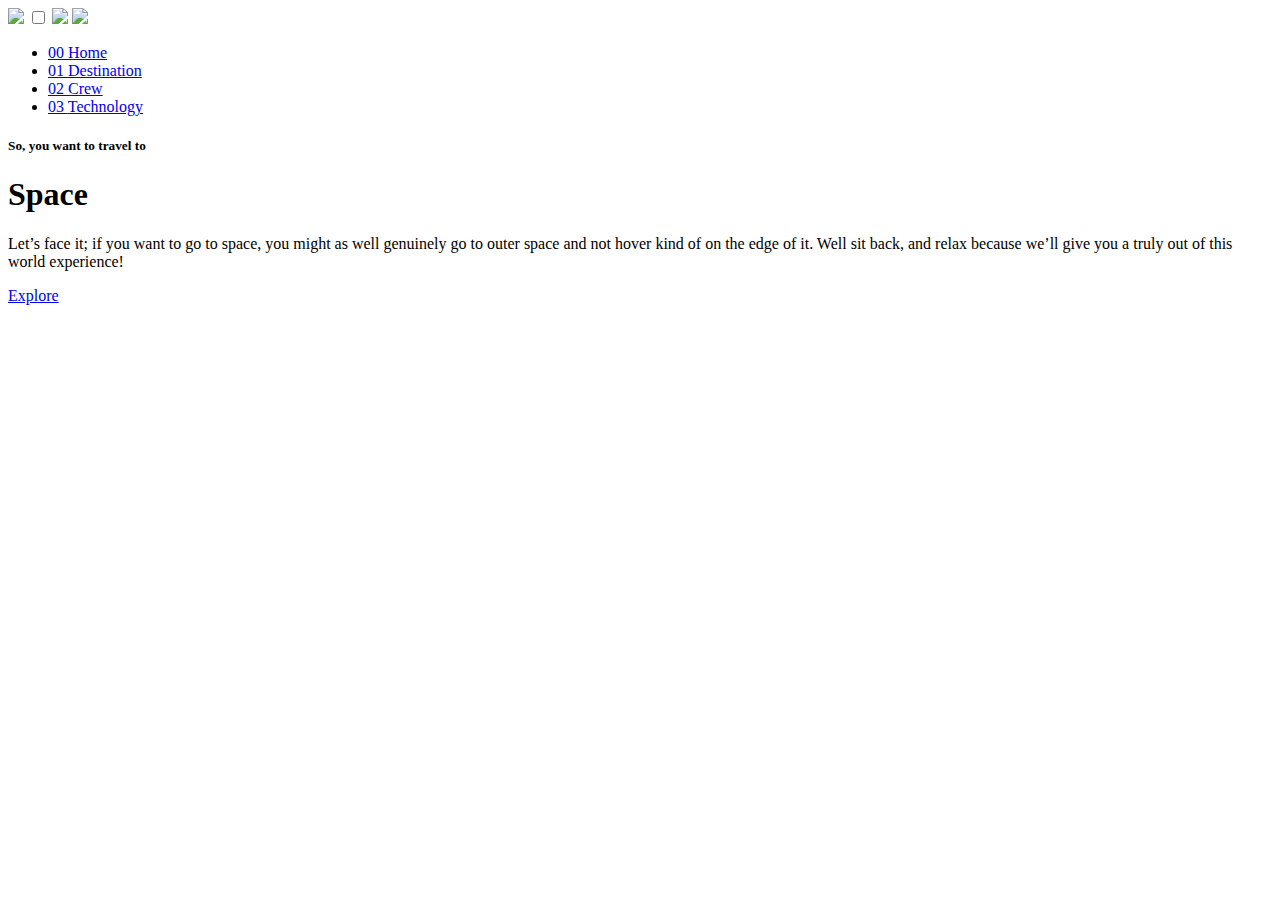
==== index.html @ 68744528 "Add files via upload" ====
<!DOCTYPE html>
<html lang="en">

<head>
  <meta charset="UTF-8">
  <meta name="viewport" content="width=device-width, initial-scale=1.0">

  <link rel="icon" type="image/png" sizes="32x32" href="./assets/favicon-32x32.png">

  <!-- STYLESHEET -->
  <link rel="stylesheet" href="style/style.css">

  <!-- FONTS -->
  <link rel="preconnect" href="https://fonts.googleapis.com">
  <link rel="preconnect" href="https://fonts.gstatic.com" crossorigin>
  <link href="https://fonts.googleapis.com/css2?family=Barlow+Condensed&family=Bellefair&display=swap" rel="stylesheet">

  <title>Frontend Mentor | Space tourism website</title>
</head>

<body>

  <!-- NAVIGATION / HEADER-->
  <header>
    <img src="assets/shared/logo.svg" class="logo">
    <input type="checkbox" class="nav-toggle" id="nav-toggle">
    <label for="nav-toggle" class="nav-toggle-label">
      <img src="assets/shared/icon-hamburger.svg" class="hamburger">
      <img src="assets/shared/icon-close.svg" class="close">
    </label>
    <nav>
      <ul>
        <li aria-current="active-page"><a href="index.html"><span class="nav-bold">00 </span>Home</a></li>
        <li><a href="destination.html"><span class="nav-bold">01 </span>Destination</a></li>
        <li><a href="crew.html"><span class="nav-bold">02 </span>Crew</a></li>
        <li><a href="technology.html"><span class="nav-bold">03 </span>Technology</a></li>
      </ul>
    </nav>
  </header>


  <!-- MAIN BODY -->
  <div class="main-body">

    <div class="header-line"></div>

    <!-- LEFT CONTENT -->
    <div class="left-content">
      <h5 class="heading-5">So, you want to travel to</h5>
      <h1 class="heading-1">Space</h1>
      <p class="body-text">
        Let’s face it; if you want to go to space, you might as well genuinely go to
        outer space and not hover kind of on the edge of it. Well sit back, and relax
        because we’ll give you a truly out of this world experience!
      </p>
    </div>





    <!-- RIGHT CONTENT -->
    <div class="right-content">
      <a href="destination.html">
        <div class="explore">
          <span class="explore-button">Explore</span>
        </div>
      </a>
    </div>




  </div>
</body>

</html>
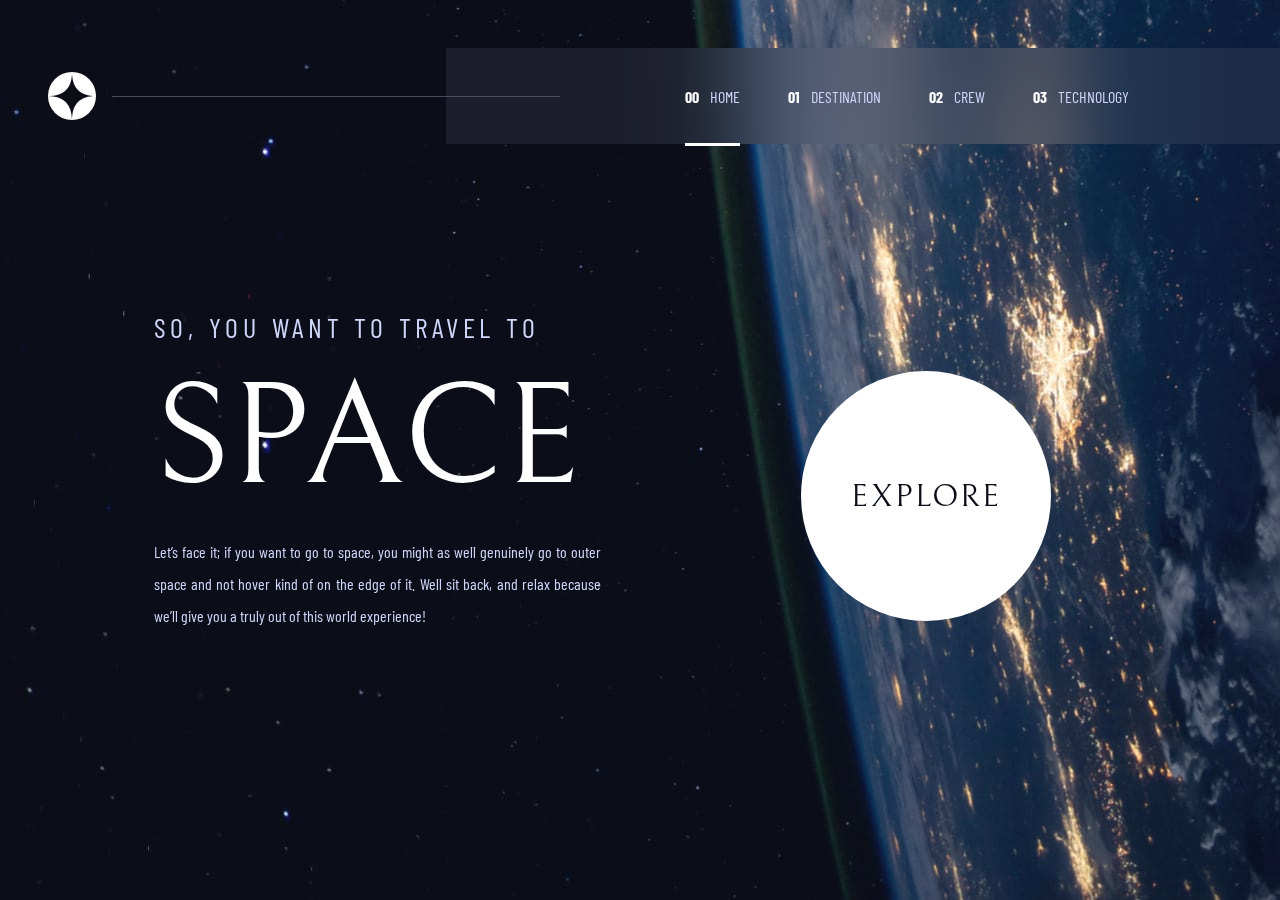
==== commit c17d5b8c: "Update index.html" ====
--- a/index.html
+++ b/index.html
@@ -3,7 +3,7 @@
 
 <head>
   <meta charset="UTF-8">
-  <meta name="viewport" content="width=device-width, initial-scale=1.0">
+  <meta name="viewport" content="width=device-width, initial-scale=1, viewport-fit=cover">
 
   <link rel="icon" type="image/png" sizes="32x32" href="./assets/favicon-32x32.png">
 
@@ -37,12 +37,11 @@
       </ul>
     </nav>
   </header>
-
+<hr class="header-line">
 
   <!-- MAIN BODY -->
   <div class="main-body">
 
-    <div class="header-line"></div>
 
     <!-- LEFT CONTENT -->
     <div class="left-content">
--- a/style/style.css
+++ b/style/style.css
@@ -0,0 +1,420 @@
+:root {
+  --dark_blue: #0B0D17;
+  --light_blue: #D0D6F9;
+  --white: #FFFFFF;
+}
+
+
+body {
+  font-family: 'Barlow Condensed', sans-serif;
+  font-size: 16px;
+  background-color: var(--dark_blue);
+  color: var(--white);
+  margin: 0;
+  background-color: var(--dark_blue);
+  background: url('../assets/home/background-home-desktop.jpg') no-repeat center center fixed;
+  background-size: cover;
+}
+
+a {
+  color: grey;
+  text-decoration: none;
+}
+
+a:hover {
+  color: var(--white);
+}
+
+li[aria-current="active-page"] {
+  position: relative;
+}
+
+li[aria-current="active-page"]::after {
+  content: "";
+  display: block;
+  height: 3px;
+  background: var(--white);
+  position: absolute;
+  bottom: -40px;
+  left: 0;
+  right: 0;
+}
+
+.body-text {
+  line-height: 2;
+  color: var(--light_blue);
+}
+
+/* HEADINGS */
+.heading-1 {
+  font-family: 'Bellefair', serif;
+  font-size: calc(16px + 10vw);
+  text-transform: uppercase;
+  font-weight: normal;
+  color: var(--white);
+  line-height: 2rem;
+  margin: 5rem 0;
+  display: block;
+}
+
+.heading-2 {
+  font-family: 'Bellefair', serif;
+  font-size: 100px;
+  text-transform: uppercase;
+  font-weight: normal;
+  color: var(--white);
+  margin: 0;
+  padding: 0;
+}
+
+.heading-3 {
+  font-family: 'Bellefair', serif;
+  font-size: 56px;
+  text-transform: uppercase;
+  font-weight: normal;
+  color: var(--white);
+  margin: 0.5em 0;
+  padding: 0;
+}
+
+.heading-4 {
+  font-family: 'Bellefair', serif;
+  font-size: 32px;
+  text-transform: uppercase;
+  color: var(--white);
+  margin: 0.5em 0;
+  padding: 0;
+}
+
+.heading-5 {
+  color: var(--light_blue);
+  font-size: 28px;
+  letter-spacing: 4.75px;
+  text-transform: uppercase;
+  font-weight: normal;
+  margin: 0.5em 0;
+  padding: 0;
+}
+
+.subheading-1 {
+  font-family: 'Bellefair', serif;
+  font-size: 28px;
+  text-transform: uppercase;
+}
+
+.subheading-2 {
+  font-family: 'Barlow Condensed', sans-serif;
+  font-size: 14px;
+  text-transform: uppercase;
+  letter-spacing: 2.7;
+  color: var(--light_blue);
+}
+
+/* NAVIGATION */
+header {
+  display: grid;
+  grid-template-columns: auto;
+  margin-top: 3em;
+}
+
+.logo {
+  margin: auto 3em;
+}
+
+nav {
+  height: 6em;
+  background-color: rgba(100, 100, 120, .2);
+  -webkit-backdrop-filter: blur(40px);
+  backdrop-filter: blur(40px);
+  grid-column: 3 / span 2;
+  display: flex;
+  justify-content: center;
+  align-items: center;
+}
+
+nav ul {
+  display: flex;
+  list-style: none;
+}
+
+nav li {
+  margin-left: 3em;
+}
+
+nav a {
+  color: var(--light_blue);
+  text-decoration: none;
+  text-transform: uppercase;
+  position: relative;
+}
+
+nav a:hover {
+  color: var(--light_blue);
+  text-decoration: none;
+  text-transform: uppercase;
+}
+
+nav a::before {
+  content: '';
+  display: block;
+  height: 3px;
+  background: grey;
+  position: absolute;
+  bottom: -40px;
+  left: 0;
+  right: 0;
+  transform: scale(0, 1);
+  transform-origin: left;
+  transition: transform ease-in-out 250ms;
+}
+
+nav a:hover::before {
+  transform: scale(1, 1);
+}
+
+.nav-bold {
+  font-weight: bold;
+  color: var(--white);
+  margin-right: 0.5rem;
+}
+
+.nav-toggle, .hamburger {
+  display: none;
+}
+
+.close {
+  z-index: 999;
+  display: none;
+}
+
+/* MAINBODY */
+.main-body {
+  display: grid;
+  height: fit-content;
+  grid-template-columns: 1fr 1fr;
+  grid-template-rows: 1fr 2fr;
+  margin: 0 12%;
+  grid-column-gap: 8%;
+  position: absolute;
+  top: 6em;
+  justify-items: end;
+}
+
+.header-line {
+  background-color: rgba(100, 100, 120, .7);
+  height: 1px;
+  width: 35vw;
+  border: 0;
+  position: absolute;
+  top: 5.5em;
+  left: 7em;
+}
+
+.left-content {
+  grid-row: 2;
+  text-align: justify;
+}
+
+.right-content {
+  grid-row: 2;
+  text-align: center;
+}
+
+/* EXPLORE */
+.explore {
+  background-color: var(--white);
+  width: 250px;
+  height: 250px;
+  border-radius: 100%;
+  margin: 75px;
+  display: flex;
+  justify-content: center;
+  align-items: center;
+  outline: 0 solid rgba(100, 100, 120, 0);
+  transform-origin: center;
+  transition: all ease-in-out .2s;
+}
+
+.explore-button {
+  color: var(--dark_blue);
+  font-family: 'Bellefair', serif;
+  font-size: 32px;
+  text-transform: uppercase;
+  letter-spacing: 2px;
+  vertical-align: middle;
+  text-decoration: none;
+}
+
+a:hover .explore {
+  outline: 75px solid rgba(100, 100, 120, .7);
+  background-clip: padding-box;
+  transform-origin: center;
+  transition: all ease-in-out .2s;
+}
+
+/* NAVIGATION TABLET */
+@media screen and (max-width: 1000px) {
+  body {
+    background-image: url('../assets/home/background-home-tablet.jpg');
+    background-size: cover;
+  }
+
+  header {
+    margin: 0;
+  }
+
+  .header-line {
+    display: none;
+  }
+
+  .nav-bold {
+    display: none;
+  }
+
+  .main-body {
+    grid-template-columns: 1fr;
+    grid-template-rows: 1fr 1fr;
+    align-items: center;
+    text-align: center;
+    margin: 0 8%;
+    height: -webkit-fill-available;
+  }
+
+  .left-content {
+    text-align: center;
+    grid-row: 1;
+  }
+
+  .right-content {
+    margin: auto;
+  }
+
+  .explore {
+    margin: 0;
+  }
+
+  a:hover .explore {
+    all: unset;
+  }
+}
+
+/* NAVIGATION MOBILE */
+@media screen and (max-width: 600px) {
+  body {
+    background-image: url('../assets/home/background-home-mobile.jpg');
+    background-size: cover;
+  }
+
+  .main-body {
+    justify-content: space-around;
+  }
+
+  header {
+    display: flex;
+    padding: 1em;
+    flex-direction: row;
+    align-content: center;
+    justify-content: space-between;
+    align-items: center;
+    margin-top: 0;
+  }
+
+  .logo {
+    margin: auto 1em;
+  }
+
+  nav {
+    transform: scale(0, 1);
+    transition: transform linear 150ms;
+    transform-origin: right;
+    z-index: 998;
+    position: absolute;
+    top: 0;
+    right: 0;
+    width: 70%;
+    height: 100%;
+    align-items: flex-start;
+    -webkit-backdrop-filter: blur(0);
+    backdrop-filter: blur(0);
+  }
+
+  nav a {
+    color: var(--white);
+  }
+
+  nav a:hover {
+    color: var(--white)
+  }
+
+  nav a::before {
+    all: unset;
+  }
+
+  nav a:hover::before {
+    all: unset;
+  }
+
+  li[aria-current="active-page"]::after {
+    all: unset;
+    content: "";
+    position: absolute;
+    height: 1.5em;
+    width: 5px;
+    background: var(--white);
+    right: 0;
+    top: 50%;
+    transform: translateY(-50%);
+  }
+
+  #nav-toggle:checked~nav {
+    transform: scale(1, 1);
+    opacity: 1;
+    transition: transform 250ms ease-in-out 50ms;
+    transform-origin: right;
+    -webkit-backdrop-filter: blur(40px);
+    backdrop-filter: blur(40px);
+  }
+
+  #nav-toggle:checked~label.nav-toggle-label .hamburger {
+    display: none;
+  }
+
+  #nav-toggle:checked~label.nav-toggle-label .close {
+    display: block;
+    position: relative;
+  }
+
+  nav ul {
+    flex-direction: column;
+    margin-top: 33%;
+    width: 100%;
+  }
+
+  nav li {
+    margin: 1em 0;
+    flex-wrap: nowrap;
+  }
+
+  .nav-bold {
+    display: inline;
+  }
+
+  .hamburger {
+    display: block;
+  }
+
+  .heading-1 {
+    font-size: 100px;
+  }
+
+  .heading-5 {
+    font-size: 1.25rem;
+  }
+
+  .explore {
+    margin: 0;
+    width: 200px;
+    height: 200px;
+  }
+
+}
